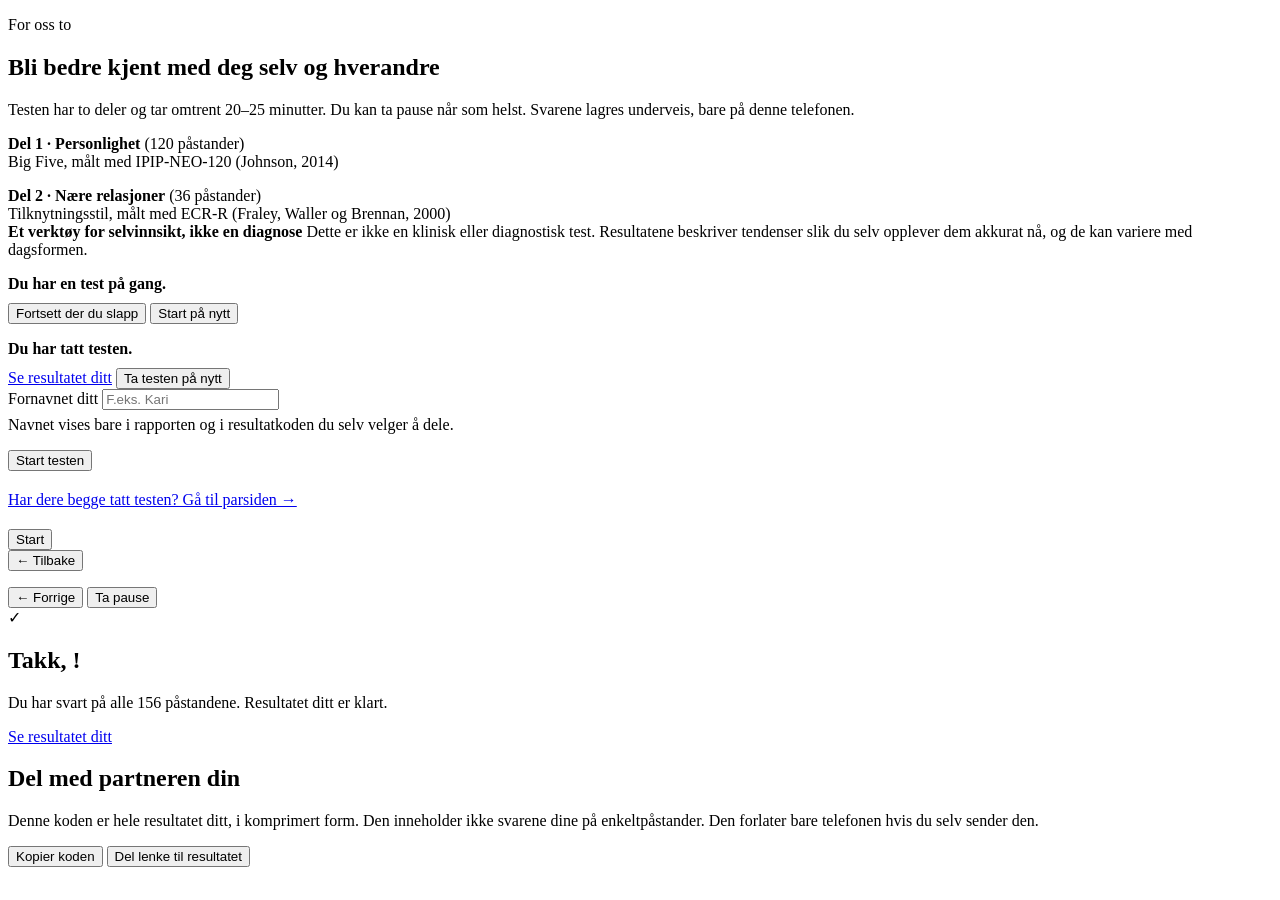
==== index.html @ 1c96e444 "første versjon" ====
<!doctype html>
<html lang="no">
<head>
  <meta charset="utf-8">
  <meta name="robots" content="noindex, nofollow">
  <meta name="viewport" content="width=device-width, initial-scale=1, viewport-fit=cover">
  <meta name="theme-color" content="#f6f3ee">
  <title>Personlighetstest</title>
  <link rel="stylesheet" href="css/stil.css">
</head>
<body>
<main class="side" id="app">

  <!-- 1. Forside -->
  <section id="vis-start">
    <p class="svak liten">For oss to</p>
    <h1>Bli bedre kjent med deg selv og hverandre</h1>
    <p>Testen har to deler og tar omtrent 20–25 minutter. Du kan ta pause når som helst. Svarene lagres underveis, bare på denne telefonen.</p>

    <div class="kort">
      <p><strong>Del 1 · Personlighet</strong> <span class="svak">(120 påstander)</span><br>
      <span class="svak liten">Big Five, målt med IPIP-NEO-120 (Johnson, 2014)</span></p>
      <p style="margin:0"><strong>Del 2 · Nære relasjoner</strong> <span class="svak">(36 påstander)</span><br>
      <span class="svak liten">Tilknytningsstil, målt med ECR-R (Fraley, Waller og Brennan, 2000)</span></p>
    </div>

    <div class="forbehold">
      <strong>Et verktøy for selvinnsikt, ikke en diagnose</strong>
      Dette er ikke en klinisk eller diagnostisk test. Resultatene beskriver tendenser slik du selv opplever dem akkurat nå, og de kan variere med dagsformen.
    </div>

    <div id="fortsett-boks" class="kort skjult">
      <p style="margin-bottom:10px"><strong>Du har en test på gang.</strong><br><span class="svak" id="fortsett-tekst"></span></p>
      <div class="knapper">
        <button class="knapp" id="knapp-fortsett">Fortsett der du slapp</button>
        <button class="knapp sekundar" id="knapp-start-pa-nytt">Start på nytt</button>
      </div>
    </div>

    <div id="ferdig-boks" class="kort skjult">
      <p style="margin-bottom:10px"><strong>Du har tatt testen.</strong></p>
      <div class="knapper">
        <a class="knapp" id="lenke-se-resultat" href="resultat.html">Se resultatet ditt</a>
        <button class="knapp sekundar" id="knapp-ta-pa-nytt">Ta testen på nytt</button>
      </div>
    </div>

    <div id="ny-boks">
      <label for="navn">Fornavnet ditt</label>
      <input type="text" id="navn" autocomplete="given-name" maxlength="30" placeholder="F.eks. Kari">
      <p class="svak liten" style="margin-top:6px">Navnet vises bare i rapporten og i resultatkoden du selv velger å dele.</p>
      <div class="knapper">
        <button class="knapp" id="knapp-start">Start testen</button>
      </div>
    </div>

    <p class="sentrert liten" style="margin-top:20px"><a href="par.html">Har dere begge tatt testen? Gå til parsiden →</a></p>
    <p class="sentrert liten svak" id="demo-lenker"></p>
  </section>

  <!-- 2. Innledning til en del -->
  <section id="vis-intro" class="skjult">
    <div class="fremdrift"><div class="fremdrift-spor"><div class="fremdrift-fyll" id="intro-fyll"></div></div></div>
    <p class="svak liten" id="intro-del"></p>
    <h1 id="intro-tittel"></h1>
    <div class="kort"><p id="intro-instruks" style="margin:0"></p></div>
    <div class="knapper"><button class="knapp" id="knapp-intro-videre">Start</button></div>
    <div class="navigasjon"><button class="knapp lenke" id="knapp-intro-tilbake">← Tilbake</button><span></span></div>
  </section>

  <!-- 3. Én påstand om gangen -->
  <section id="vis-sporsmal" class="skjult">
    <div class="fremdrift">
      <div class="fremdrift-tekst"><span id="fremdrift-del"></span><span id="fremdrift-tall"></span></div>
      <div class="fremdrift-spor"><div class="fremdrift-fyll" id="fremdrift-fyll"></div></div>
    </div>
    <p class="pastand" id="pastand" aria-live="polite"></p>
    <div id="svarvalg"></div>
    <div class="navigasjon">
      <button class="knapp lenke" id="knapp-tilbake">← Forrige</button>
      <button class="knapp lenke" id="knapp-pause">Ta pause</button>
    </div>
  </section>

  <!-- 4. Ferdig -->
  <section id="vis-ferdig" class="skjult">
    <div class="sentrert"><div class="ikon-stor" aria-hidden="true">✓</div><h1>Takk, <span id="ferdig-navn"></span>!</h1></div>
    <p>Du har svart på alle 156 påstandene. Resultatet ditt er klart.</p>
    <div class="knapper"><a class="knapp" id="lenke-resultat" href="resultat.html">Se resultatet ditt</a></div>

    <h2>Del med partneren din</h2>
    <p class="svak">Denne koden er hele resultatet ditt, i komprimert form. Den inneholder ikke svarene dine på enkeltpåstander. Den forlater bare telefonen hvis du selv sender den.</p>
    <p class="kode" id="resultatkode"></p>
    <div class="knapper">
      <button class="knapp sekundar" id="knapp-kopier-kode">Kopier koden</button>
      <button class="knapp sekundar" id="knapp-del-lenke">Del lenke til resultatet</button>
    </div>
    <p class="svak liten" id="kopier-melding" aria-live="polite"></p>
  </section>

  <noscript><p>Denne siden trenger JavaScript.</p></noscript>
</main>

<script src="data/ipip-neo-120.js"></script>
<script src="data/ecr-r.js"></script>
<script src="js/skaring.js"></script>
<script src="js/kode.js"></script>
<script src="js/lagring.js"></script>
<script src="js/del.js"></script>
<script src="js/testdata.js"></script>
<script src="js/testflyt.js"></script>
</body>
</html>
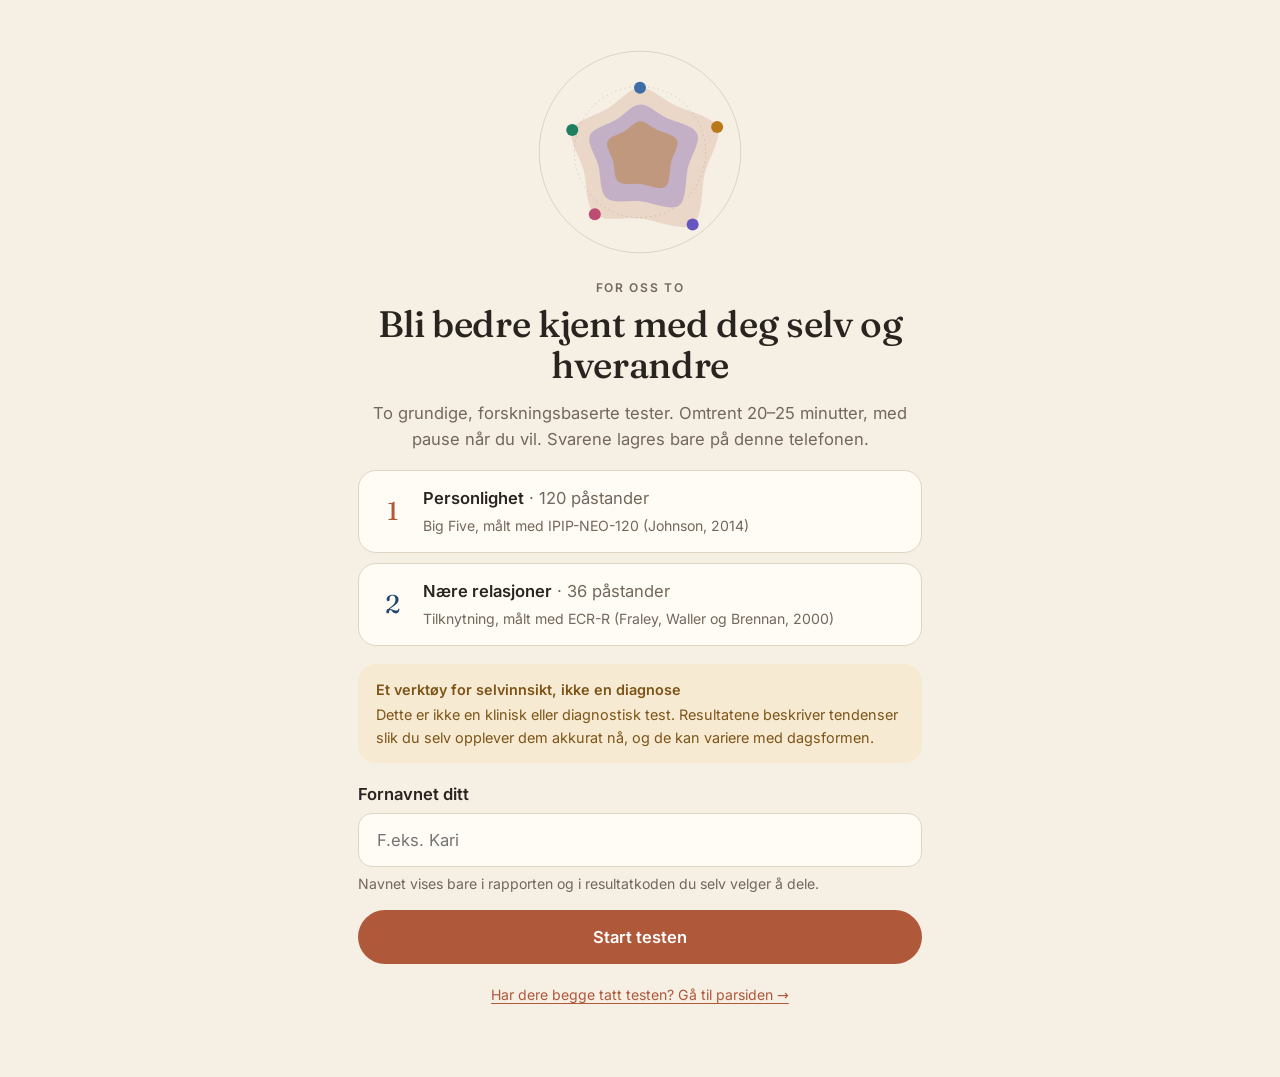
==== commit 94d9c797: "designendring" ====
--- a/index.html
+++ b/index.html
@@ -13,15 +13,16 @@
 
   <!-- 1. Forside -->
   <section id="vis-start">
-    <p class="svak liten">For oss to</p>
-    <h1>Bli bedre kjent med deg selv og hverandre</h1>
-    <p>Testen har to deler og tar omtrent 20–25 minutter. Du kan ta pause når som helst. Svarene lagres underveis, bare på denne telefonen.</p>
+    <div class="hero-figur" id="forside-figur" aria-hidden="true"></div>
+    <p class="overlinje sentrert">For oss to</p>
+    <h1 class="sentrert" style="font-size:2.3rem">Bli bedre kjent med deg selv og hverandre</h1>
+    <p class="sentrert svak">To grundige, forskningsbaserte tester. Omtrent 20–25 minutter, med pause når du vil. Svarene lagres bare på denne telefonen.</p>
 
-    <div class="kort">
-      <p><strong>Del 1 · Personlighet</strong> <span class="svak">(120 påstander)</span><br>
-      <span class="svak liten">Big Five, målt med IPIP-NEO-120 (Johnson, 2014)</span></p>
-      <p style="margin:0"><strong>Del 2 · Nære relasjoner</strong> <span class="svak">(36 påstander)</span><br>
-      <span class="svak liten">Tilknytningsstil, målt med ECR-R (Fraley, Waller og Brennan, 2000)</span></p>
+    <div class="deler">
+      <div class="del-kort"><span class="del-nr">1</span><p><strong>Personlighet</strong> <span class="svak">· 120 påstander</span><br>
+      <span class="svak liten">Big Five, målt med IPIP-NEO-120 (Johnson, 2014)</span></p></div>
+      <div class="del-kort"><span class="del-nr" style="color:var(--serie-1)">2</span><p><strong>Nære relasjoner</strong> <span class="svak">· 36 påstander</span><br>
+      <span class="svak liten">Tilknytning, målt med ECR-R (Fraley, Waller og Brennan, 2000)</span></p></div>
     </div>
 
     <div class="forbehold">
@@ -61,9 +62,10 @@
   <!-- 2. Innledning til en del -->
   <section id="vis-intro" class="skjult">
     <div class="fremdrift"><div class="fremdrift-spor"><div class="fremdrift-fyll" id="intro-fyll"></div></div></div>
-    <p class="svak liten" id="intro-del"></p>
+    <p class="intro-tall" id="intro-tall" aria-hidden="true"></p>
+    <p class="overlinje" id="intro-del"></p>
     <h1 id="intro-tittel"></h1>
-    <div class="kort"><p id="intro-instruks" style="margin:0"></p></div>
+    <p id="intro-instruks" class="svak" style="font-size:1.05rem"></p>
     <div class="knapper"><button class="knapp" id="knapp-intro-videre">Start</button></div>
     <div class="navigasjon"><button class="knapp lenke" id="knapp-intro-tilbake">← Tilbake</button><span></span></div>
   </section>
@@ -73,6 +75,7 @@
     <div class="fremdrift">
       <div class="fremdrift-tekst"><span id="fremdrift-del"></span><span id="fremdrift-tall"></span></div>
       <div class="fremdrift-spor"><div class="fremdrift-fyll" id="fremdrift-fyll"></div></div>
+      <p class="oppmuntring" id="oppmuntring" aria-live="polite"></p>
     </div>
     <p class="pastand" id="pastand" aria-live="polite"></p>
     <div id="svarvalg"></div>
@@ -84,7 +87,8 @@
 
   <!-- 4. Ferdig -->
   <section id="vis-ferdig" class="skjult">
-    <div class="sentrert"><div class="ikon-stor" aria-hidden="true">✓</div><h1>Takk, <span id="ferdig-navn"></span>!</h1></div>
+    <div class="hero-figur" id="ferdig-figur" aria-hidden="true"></div>
+    <div class="sentrert"><p class="overlinje">Ferdig</p><h1>Takk, <span id="ferdig-navn"></span>!</h1></div>
     <p>Du har svart på alle 156 påstandene. Resultatet ditt er klart.</p>
     <div class="knapper"><a class="knapp" id="lenke-resultat" href="resultat.html">Se resultatet ditt</a></div>
 
@@ -108,6 +112,7 @@
 <script src="js/lagring.js"></script>
 <script src="js/del.js"></script>
 <script src="js/testdata.js"></script>
+<script src="js/diagrammer.js"></script>
 <script src="js/testflyt.js"></script>
 </body>
 </html>
--- a/css/stil.css
+++ b/css/stil.css
@@ -0,0 +1,298 @@
+/* stil.css – felles utseende for alle sidene.
+   Retning: «magasin» (varmt papir, serif-overskrifter, luft) + farge per trekk og et personlig fingeravtrykk.
+   Alle farger er samlet øverst som variabler. Mørk modus slår seg på automatisk. */
+
+/* ---------- Skrifter (lagret i prosjektet, lisens: SIL OFL, se fonts/) ---------- */
+@font-face { font-family: "Fraunces"; src: url("../fonts/fraunces-400.woff2") format("woff2"); font-weight: 400; font-style: normal; font-display: swap; }
+@font-face { font-family: "Fraunces"; src: url("../fonts/fraunces-500.woff2") format("woff2"); font-weight: 500 700; font-style: normal; font-display: swap; }
+@font-face { font-family: "Fraunces"; src: url("../fonts/fraunces-400-italic.woff2") format("woff2"); font-weight: 400; font-style: italic; font-display: swap; }
+@font-face { font-family: "Inter"; src: url("../fonts/inter-400.woff2") format("woff2"); font-weight: 400; font-display: swap; }
+@font-face { font-family: "Inter"; src: url("../fonts/inter-500.woff2") format("woff2"); font-weight: 500; font-display: swap; }
+@font-face { font-family: "Inter"; src: url("../fonts/inter-600.woff2") format("woff2"); font-weight: 600 700; font-display: swap; }
+
+:root {
+  --serif: "Fraunces", Georgia, "Times New Roman", serif;
+  --sans: "Inter", system-ui, -apple-system, "Segoe UI", Roboto, sans-serif;
+
+  --bakgrunn: #f5efe4;
+  --flate: #fffcf6;
+  --flate-2: #ebe2d3;
+  --tekst: #2a2420;
+  --tekst-svak: #74675b;
+  --linje: #e0d5c3;
+  --aksent: #b0583a;            /* leire */
+  --aksent-tekst: #ffffff;
+  --aksent-svak: #f3e2d7;
+  --varsel: #7d5418;
+  --varsel-bg: #f6ead2;
+  --radius: 18px;
+
+  /* Én farge per trekk */
+  --t-N: #3f6ea6; --t-N-svak: #e2eaf4;
+  --t-E: #b9781a; --t-E-svak: #f6e8cf;
+  --t-O: #6656c0; --t-O-svak: #e9e6f8;
+  --t-A: #bd4c74; --t-A-svak: #f7e3ea;
+  --t-C: #1e7e60; --t-C-svak: #dcefe6;
+  --t-tk: #8a5a3c; --t-tk-svak: #f1e4da;
+
+  /* To personer i parrapporten */
+  --serie-0: #b0583a;
+  --serie-1: #24456b;
+
+  --felt-trygg: rgba(30, 126, 96, .10);
+  --felt-annet: rgba(120, 100, 80, .05);
+  --nivaa-hoy: #e7ddd0; --nivaa-hoy-tekst: #4a3d33;
+  --nivaa-lav: #e7ddd0; --nivaa-lav-tekst: #4a3d33;
+  --nivaa-midt: #e7ddd0; --nivaa-midt-tekst: #4a3d33;
+}
+
+@media (prefers-color-scheme: dark) {
+  :root:not([data-theme="light"]) {
+    --bakgrunn: #1b1815; --flate: #25211d; --flate-2: #332d28; --tekst: #f0e9de; --tekst-svak: #ada092;
+    --linje: #3d3630; --aksent: #e3906d; --aksent-tekst: #1b1815; --aksent-svak: #3d2a21;
+    --varsel: #e8c486; --varsel-bg: #352a19;
+    --t-N: #86ace0; --t-N-svak: #222f3e; --t-E: #e3b25e; --t-E-svak: #3a2e19;
+    --t-O: #aba0f2; --t-O-svak: #2b2742; --t-A: #e88fb0; --t-A-svak: #3c2430;
+    --t-C: #64c7a1; --t-C-svak: #1c372d; --t-tk: #d9a07c; --t-tk-svak: #3a2a20;
+    --serie-0: #e3906d; --serie-1: #8fb3e0;
+    --felt-trygg: rgba(100, 199, 161, .12); --felt-annet: rgba(255, 255, 255, .03);
+    --nivaa-hoy: #3a332d; --nivaa-hoy-tekst: #e2d8cb; --nivaa-lav: #3a332d; --nivaa-lav-tekst: #e2d8cb;
+    --nivaa-midt: #3a332d; --nivaa-midt-tekst: #e2d8cb;
+  }
+}
+:root[data-theme="dark"] {
+  --bakgrunn: #1b1815; --flate: #25211d; --flate-2: #332d28; --tekst: #f0e9de; --tekst-svak: #ada092;
+  --linje: #3d3630; --aksent: #e3906d; --aksent-tekst: #1b1815; --aksent-svak: #3d2a21;
+  --varsel: #e8c486; --varsel-bg: #352a19;
+  --t-N: #86ace0; --t-N-svak: #222f3e; --t-E: #e3b25e; --t-E-svak: #3a2e19;
+  --t-O: #aba0f2; --t-O-svak: #2b2742; --t-A: #e88fb0; --t-A-svak: #3c2430;
+  --t-C: #64c7a1; --t-C-svak: #1c372d; --t-tk: #d9a07c; --t-tk-svak: #3a2a20;
+  --serie-0: #e3906d; --serie-1: #8fb3e0;
+  --felt-trygg: rgba(100, 199, 161, .12); --felt-annet: rgba(255, 255, 255, .03);
+  --nivaa-hoy: #3a332d; --nivaa-hoy-tekst: #e2d8cb; --nivaa-lav: #3a332d; --nivaa-lav-tekst: #e2d8cb;
+  --nivaa-midt: #3a332d; --nivaa-midt-tekst: #e2d8cb;
+}
+
+/* Trekkfargen velges med en klasse: .t-N, .t-E … */
+.t-N { --t: var(--t-N); --t-svak: var(--t-N-svak); }
+.t-E { --t: var(--t-E); --t-svak: var(--t-E-svak); }
+.t-O { --t: var(--t-O); --t-svak: var(--t-O-svak); }
+.t-A { --t: var(--t-A); --t-svak: var(--t-A-svak); }
+.t-C { --t: var(--t-C); --t-svak: var(--t-C-svak); }
+.t-tk { --t: var(--t-tk); --t-svak: var(--t-tk-svak); }
+
+/* ---------- Grunnlag ---------- */
+* { box-sizing: border-box; }
+html { -webkit-text-size-adjust: 100%; }
+body {
+  margin: 0; background: var(--bakgrunn); color: var(--tekst);
+  font-family: var(--sans); font-size: 16.5px; line-height: 1.6;
+  -webkit-font-smoothing: antialiased;
+}
+.side { max-width: 600px; margin: 0 auto; padding: 28px 18px 56px; min-height: 100vh; min-height: 100dvh; display: flex; flex-direction: column; }
+h1, h2, h3 { font-family: var(--serif); font-weight: 500; letter-spacing: -.01em; }
+h1 { font-size: 2.1rem; line-height: 1.12; margin: 6px 0 14px; }
+h2 { font-size: 1.45rem; line-height: 1.2; margin: 28px 0 10px; }
+h3 { font-size: 1.1rem; margin: 18px 0 6px; }
+p { margin: 0 0 14px; }
+.svak { color: var(--tekst-svak); }
+.liten { font-size: .88rem; }
+a { color: var(--aksent); text-underline-offset: 3px; }
+em { font-style: italic; }
+
+.overlinje { font-size: .75rem; font-weight: 600; letter-spacing: .14em; text-transform: uppercase; color: var(--tekst-svak); margin: 0 0 6px; }
+.kapittel { display: flex; align-items: baseline; gap: 12px; margin: 44px 0 14px; padding-top: 18px; border-top: 1px solid var(--linje); }
+.kapittel-nr { font-family: var(--serif); font-size: .95rem; color: var(--aksent); }
+.kapittel h2 { margin: 0; }
+
+.kort { background: var(--flate); border: 1px solid var(--linje); border-radius: var(--radius); padding: 20px; margin-bottom: 16px; }
+.kort.uthevet { background: var(--aksent-svak); border-color: transparent; }
+.kort.uthevet p:last-child { margin-bottom: 0; }
+.kort-tittel { margin: 0 0 8px; }
+.forbehold { background: var(--varsel-bg); color: var(--varsel); border-radius: var(--radius); padding: 14px 18px; font-size: .9rem; margin: 18px 0; }
+.forbehold strong { display: block; margin-bottom: 2px; }
+
+.sitat { font-family: var(--serif); font-style: italic; font-size: 1.3rem; line-height: 1.45; margin: 18px 0; padding-left: 16px; border-left: 3px solid var(--aksent); }
+
+/* ---------- Knapper og skjema ---------- */
+.knapp {
+  display: inline-flex; align-items: center; justify-content: center; gap: 8px;
+  width: 100%; min-height: 54px; padding: 12px 22px; border-radius: 999px; border: 1px solid transparent;
+  background: var(--aksent); color: var(--aksent-tekst); font: inherit; font-weight: 600;
+  cursor: pointer; text-decoration: none; transition: transform .08s ease, opacity .15s ease, background .15s ease;
+}
+.knapp:active { transform: scale(.98); }
+.knapp.sekundar { background: transparent; color: var(--tekst); border-color: var(--linje); }
+.knapp.lenke { background: none; border: none; color: var(--tekst-svak); min-height: 44px; width: auto; padding: 8px 4px; font-weight: 500; }
+.knapper { display: grid; gap: 10px; margin-top: 10px; }
+input[type="text"] {
+  width: 100%; min-height: 54px; padding: 12px 18px; font: inherit; border-radius: 14px;
+  border: 1px solid var(--linje); background: var(--flate); color: var(--tekst);
+}
+input[type="text"]:focus, .knapp:focus-visible, .svar:focus-visible, summary:focus-visible { outline: 3px solid var(--aksent-svak); outline-offset: 2px; }
+label { display: block; font-weight: 600; margin-bottom: 6px; }
+.feilmelding { color: #b4442f; font-size: .88rem; margin: 6px 0 0; }
+.feilmelding:empty { display: none; }
+
+/* ---------- Forside ---------- */
+.hero-figur { display: flex; justify-content: center; margin: 4px 0 6px; }
+.hero-figur svg { width: min(240px, 70vw); height: auto; }
+.deler { display: grid; gap: 10px; margin: 18px 0; }
+.del-kort { display: grid; grid-template-columns: auto 1fr; gap: 14px; align-items: center; padding: 14px 16px; background: var(--flate); border: 1px solid var(--linje); border-radius: var(--radius); }
+.del-nr { font-family: var(--serif); font-size: 1.6rem; color: var(--aksent); width: 2ch; text-align: center; }
+.del-kort p { margin: 0; }
+
+/* ---------- Testflyt ---------- */
+.fremdrift { margin-bottom: 14px; }
+.fremdrift-tekst { display: flex; justify-content: space-between; font-size: .8rem; color: var(--tekst-svak); margin-bottom: 8px; letter-spacing: .02em; }
+.fremdrift-spor { height: 4px; background: var(--flate-2); border-radius: 99px; overflow: hidden; }
+.fremdrift-fyll { height: 100%; background: var(--del-farge, var(--aksent)); border-radius: 99px; transition: width .35s ease; }
+.del-2 { --del-farge: var(--serie-1); }
+.oppmuntring { min-height: 1.4em; font-family: var(--serif); font-style: italic; color: var(--aksent); font-size: .98rem; margin: 6px 0 0; transition: opacity .3s ease; }
+.pastand { font-family: var(--serif); font-size: 1.65rem; line-height: 1.3; font-weight: 400; margin: 18px 0 28px; min-height: 4em; display: flex; align-items: center; }
+.inn { animation: inn .32s ease both; }
+@keyframes inn { from { opacity: 0; transform: translateY(8px); } to { opacity: 1; transform: none; } }
+@media (prefers-reduced-motion: reduce) { .inn { animation: none; } }
+.svarliste { display: grid; gap: 9px; }
+.svar {
+  min-height: 54px; padding: 12px 18px; width: 100%; text-align: left; border-radius: 14px;
+  border: 1px solid var(--linje); background: var(--flate); color: var(--tekst); font: inherit; cursor: pointer;
+  transition: background .12s ease, border-color .12s ease, transform .08s ease;
+}
+.svar:hover { border-color: var(--aksent); }
+.svar:active { transform: scale(.985); }
+.svar.valgt { background: var(--aksent); border-color: var(--aksent); color: var(--aksent-tekst); font-weight: 600; }
+.del-2 .svar.valgt { background: var(--serie-1); border-color: var(--serie-1); color: var(--flate); }
+.skala7 { display: grid; grid-template-columns: repeat(7, 1fr); gap: 6px; }
+.skala7 .svar { text-align: center; padding: 10px 0; font-weight: 600; min-height: 56px; border-radius: 12px; }
+.skala7-ankere { display: flex; justify-content: space-between; font-size: .82rem; color: var(--tekst-svak); margin-top: 10px; }
+.navigasjon { display: flex; justify-content: space-between; align-items: center; margin-top: auto; padding-top: 24px; }
+.intro-tall { font-family: var(--serif); font-size: 4.5rem; line-height: 1; color: var(--del-farge, var(--aksent)); margin: 10px 0 0; }
+
+.kode { font-family: ui-monospace, "Cascadia Mono", Consolas, monospace; font-size: .92rem; word-break: break-all; background: var(--flate-2); padding: 14px; border-radius: 12px; user-select: all; }
+.skjult { display: none !important; }
+.sentrert { text-align: center; }
+
+/* ---------- Rapport: topp ---------- */
+.rapport { display: block; }
+.rapport-topp { text-align: center; margin-bottom: 8px; }
+.rapport-topp .hero-figur svg { width: min(280px, 78vw); }
+.arketype { font-family: var(--serif); font-size: 2.3rem; line-height: 1.08; margin: 4px 0 12px; }
+.rapport-topp .ingress { font-size: 1.05rem; color: var(--tekst-svak); max-width: 34em; margin: 0 auto; }
+.notteskall { margin: 0 0 12px; padding-left: 1.2em; }
+.notteskall li { margin-bottom: 6px; }
+.portrett-del h3 { font-family: var(--sans); font-size: .78rem; font-weight: 600; letter-spacing: .12em; text-transform: uppercase; color: var(--tekst-svak); margin: 22px 0 6px; }
+.portrett-del p { font-size: 1.02rem; }
+
+/* ---------- Skala med ord i begge ender ---------- */
+.spektrum { margin: 6px 0 2px; }
+.spektrum-poler { display: flex; justify-content: space-between; gap: 10px; font-size: .8rem; color: var(--tekst-svak); margin-bottom: 7px; }
+.spektrum-poler span:last-child { text-align: right; }
+.spektrum-spor { position: relative; height: 6px; border-radius: 99px; background: var(--flate-2); }
+.spektrum-fyll { position: absolute; left: 0; top: 0; bottom: 0; border-radius: 99px; background: var(--t, var(--aksent)); opacity: .35; }
+.spektrum-midt { position: absolute; left: 50%; top: -3px; bottom: -3px; width: 1px; background: var(--tekst-svak); opacity: .35; }
+.spektrum-merke { position: absolute; top: 50%; width: 16px; height: 16px; margin: -8px 0 0 -8px; border-radius: 50%; background: var(--t, var(--aksent)); box-shadow: 0 0 0 3px var(--flate); }
+.spektrum-merke.serie-0 { background: var(--serie-0); }
+.spektrum-merke.serie-1 { background: var(--serie-1); }
+.spektrum.stor .spektrum-spor { height: 8px; }
+.spektrum.stor .spektrum-merke { width: 20px; height: 20px; margin: -10px 0 0 -10px; }
+.spektrum.stor .spektrum-poler { font-size: .9rem; color: var(--tekst); font-weight: 500; }
+
+/* ---------- De fem trekkene ---------- */
+.trekk-oversikt { display: grid; gap: 18px; margin: 8px 0 10px; }
+.trekk-oversikt a { color: inherit; text-decoration: none; display: block; }
+.trekk-oversikt .navn { display: flex; justify-content: space-between; align-items: baseline; margin-bottom: 4px; }
+.trekk-oversikt .navn strong { font-family: var(--serif); font-weight: 500; font-size: 1.12rem; color: var(--t); }
+.trekk-oversikt .navn span { font-size: .85rem; color: var(--tekst-svak); font-variant-numeric: tabular-nums; }
+
+.trekk { margin: 26px 0; padding: 22px 20px; background: var(--flate); border-radius: var(--radius); border: 1px solid var(--linje); border-top: 5px solid var(--t); }
+.trekk-hode { display: flex; justify-content: space-between; align-items: flex-start; gap: 12px; margin-bottom: 12px; }
+.trekk-hode h2, .trekk-hode h3 { margin: 0; }
+.trekk-hode .undertittel { font-size: .85rem; color: var(--tekst-svak); margin: 2px 0 0; }
+.trekk-skaar { text-align: right; white-space: nowrap; }
+.stort-tall { font-family: var(--serif); font-size: 2.3rem; line-height: 1; color: var(--t, var(--tekst)); }
+.merkelapp { display: inline-block; font-size: .72rem; font-weight: 600; letter-spacing: .04em; padding: 3px 10px; border-radius: 99px; margin-top: 6px; background: var(--t-svak, var(--flate-2)); color: var(--t, var(--tekst)); }
+.to-kolonner { display: grid; gap: 4px 20px; margin-top: 8px; }
+.to-kolonner h3 { font-family: var(--sans); font-size: .78rem; font-weight: 600; letter-spacing: .1em; text-transform: uppercase; color: var(--t, var(--tekst-svak)); margin: 12px 0 4px; }
+.to-kolonner p { margin-bottom: 6px; }
+@media (min-width: 540px) { .to-kolonner { grid-template-columns: 1fr 1fr; } }
+
+.fasett-tittel { font-family: var(--sans); font-size: .78rem; font-weight: 600; letter-spacing: .12em; text-transform: uppercase; color: var(--tekst-svak); margin: 22px 0 4px; }
+.fasetter { display: grid; }
+.fasett { border-bottom: 1px solid var(--linje); }
+.fasett:last-child { border-bottom: none; }
+.fasett summary { list-style: none; cursor: pointer; padding: 12px 0 10px; }
+.fasett summary::-webkit-details-marker { display: none; }
+.fasett-rad { display: flex; justify-content: space-between; align-items: baseline; gap: 10px; margin-bottom: 2px; }
+.fasett-navn { font-weight: 500; }
+.fasett-tall { font-size: .85rem; color: var(--tekst-svak); font-variant-numeric: tabular-nums; white-space: nowrap; }
+.fasett-tall::after { content: "  +"; color: var(--t, var(--aksent)); font-weight: 600; }
+.fasett[open] .fasett-tall::after { content: "  –"; }
+.fasett > p { margin: 0 0 12px; }
+
+/* ---------- SVG-diagrammer ---------- */
+.radar, .tilknytning { width: 100%; height: auto; display: block; }
+.tilknytning { max-width: 440px; margin: 0 auto; }
+.diagram-kort { padding: 14px 10px; }
+.rutenett { fill: none; stroke: var(--linje); stroke-width: 1; }
+.rutenett.midt { stroke: var(--tekst-svak); stroke-opacity: .35; stroke-dasharray: 3 3; }
+.akse { fill: var(--tekst); font-family: var(--sans); font-size: 14px; font-weight: 600; }
+.akse.t-N, .akse.t-E, .akse.t-O, .akse.t-A, .akse.t-C { fill: var(--t); }
+.akse-verdi { fill: var(--tekst-svak); font-weight: 500; }
+.akse-tall { fill: var(--tekst-svak); font-size: 10px; font-family: var(--sans); }
+.flate { stroke-width: 2.2; stroke-linejoin: round; }
+.flate.serie-0 { fill: var(--serie-0); fill-opacity: .16; stroke: var(--serie-0); }
+.flate.serie-1 { fill: var(--serie-1); fill-opacity: .16; stroke: var(--serie-1); }
+.prikk.serie-0, .punkt.serie-0 { fill: var(--serie-0); }
+.prikk.serie-1, .punkt.serie-1 { fill: var(--serie-1); }
+.prikk.t-N, .prikk.t-E, .prikk.t-O, .prikk.t-A, .prikk.t-C { fill: var(--t); }
+.punkt { stroke: var(--flate); stroke-width: 2.5; }
+.punkt-glorie { fill-opacity: .18; }
+.punkt-glorie.serie-0 { fill: var(--serie-0); }
+.punkt-glorie.serie-1 { fill: var(--serie-1); }
+.punkt-navn { font-family: var(--sans); font-size: 13px; font-weight: 700; paint-order: stroke; stroke: var(--flate); stroke-width: 4px; }
+.punkt-navn.serie-0 { fill: var(--serie-0); }
+.punkt-navn.serie-1 { fill: var(--serie-1); }
+.felt { fill: var(--felt-annet); }
+.felt-trygg { fill: var(--felt-trygg); }
+.felt-navn { fill: var(--tekst-svak); font-family: var(--sans); font-size: 10.5px; font-weight: 600; letter-spacing: .08em; text-transform: uppercase; }
+.skille { stroke: var(--tekst-svak); stroke-opacity: .5; stroke-dasharray: 4 3; }
+.ramme { fill: none; stroke: var(--linje); }
+
+/* Fingeravtrykk */
+.avtrykk-lag.serie-0 { fill: var(--serie-0); }
+.avtrykk-lag.serie-1 { fill: var(--serie-1); }
+.avtrykk-lag.t-N, .avtrykk-lag.t-E, .avtrykk-lag.t-O, .avtrykk-lag.t-A, .avtrykk-lag.t-C { fill: var(--t); }
+.avtrykk-prikk.t-N, .avtrykk-prikk.t-E, .avtrykk-prikk.t-O, .avtrykk-prikk.t-A, .avtrykk-prikk.t-C { fill: var(--t); }
+.avtrykk-strek { fill: none; stroke: var(--tekst); stroke-opacity: .18; stroke-width: 1; }
+
+/* ---------- Diverse ---------- */
+.kilder { margin-top: 36px; border-top: 1px solid var(--linje); padding-top: 14px; }
+.forklaring-farger { display: flex; gap: 18px; flex-wrap: wrap; font-size: .92rem; margin: 6px 0 12px; }
+.diagram-kort .forklaring-farger, .rapport-topp .forklaring-farger { justify-content: center; }
+.farge-prikk { display: inline-block; width: 11px; height: 11px; border-radius: 50%; margin-right: 7px; vertical-align: middle; }
+.farge-prikk.serie-0 { background: var(--serie-0); }
+.farge-prikk.serie-1 { background: var(--serie-1); }
+
+/* Parrapport */
+.par-rad { padding: 12px 0; }
+.par-rad + .par-rad { border-top: 1px solid var(--linje); }
+.par-rad-hode { display: flex; justify-content: space-between; gap: 10px; margin-bottom: 4px; }
+.par-tall { font-variant-numeric: tabular-nums; font-weight: 600; white-space: nowrap; font-size: .88rem; }
+.tall-serie-0 { color: var(--serie-0); }
+.tall-serie-1 { color: var(--serie-1); }
+.par-forklaring { margin: 6px 0 12px; }
+.par-gruppe { padding: 14px 18px; border-top: 5px solid var(--t, var(--linje)); }
+.par-gruppe summary { cursor: pointer; list-style: none; display: flex; justify-content: space-between; align-items: center; }
+.par-gruppe summary::-webkit-details-marker { display: none; }
+.par-gruppe summary h3 { margin: 0; color: var(--t); }
+.par-gruppe[open] summary { margin-bottom: 6px; }
+.forskning, .sporsmal { margin: 0; padding-left: 1.3em; }
+.forskning li, .sporsmal li { margin-bottom: 12px; }
+.forskning li:last-child, .sporsmal li:last-child { margin-bottom: 0; }
+.sporsmal li { font-family: var(--serif); font-size: 1.08rem; line-height: 1.45; }
+.sporsmal li::marker { color: var(--aksent); }
+.claude-forhand { margin-top: 12px; }
+.claude-forhand summary { cursor: pointer; color: var(--tekst-svak); }
+.claude-forhand textarea { width: 100%; margin-top: 8px; font: .8rem/1.4 ui-monospace, Consolas, monospace; padding: 10px; border-radius: 12px; border: 1px solid var(--linje); background: var(--flate-2); color: var(--tekst); }
+.portrett-del .scene h3 { font-family: var(--serif); font-size: 1.25rem; font-weight: 500; text-transform: none; letter-spacing: -.01em; margin: 24px 0 6px; color: var(--t, var(--tekst)); }
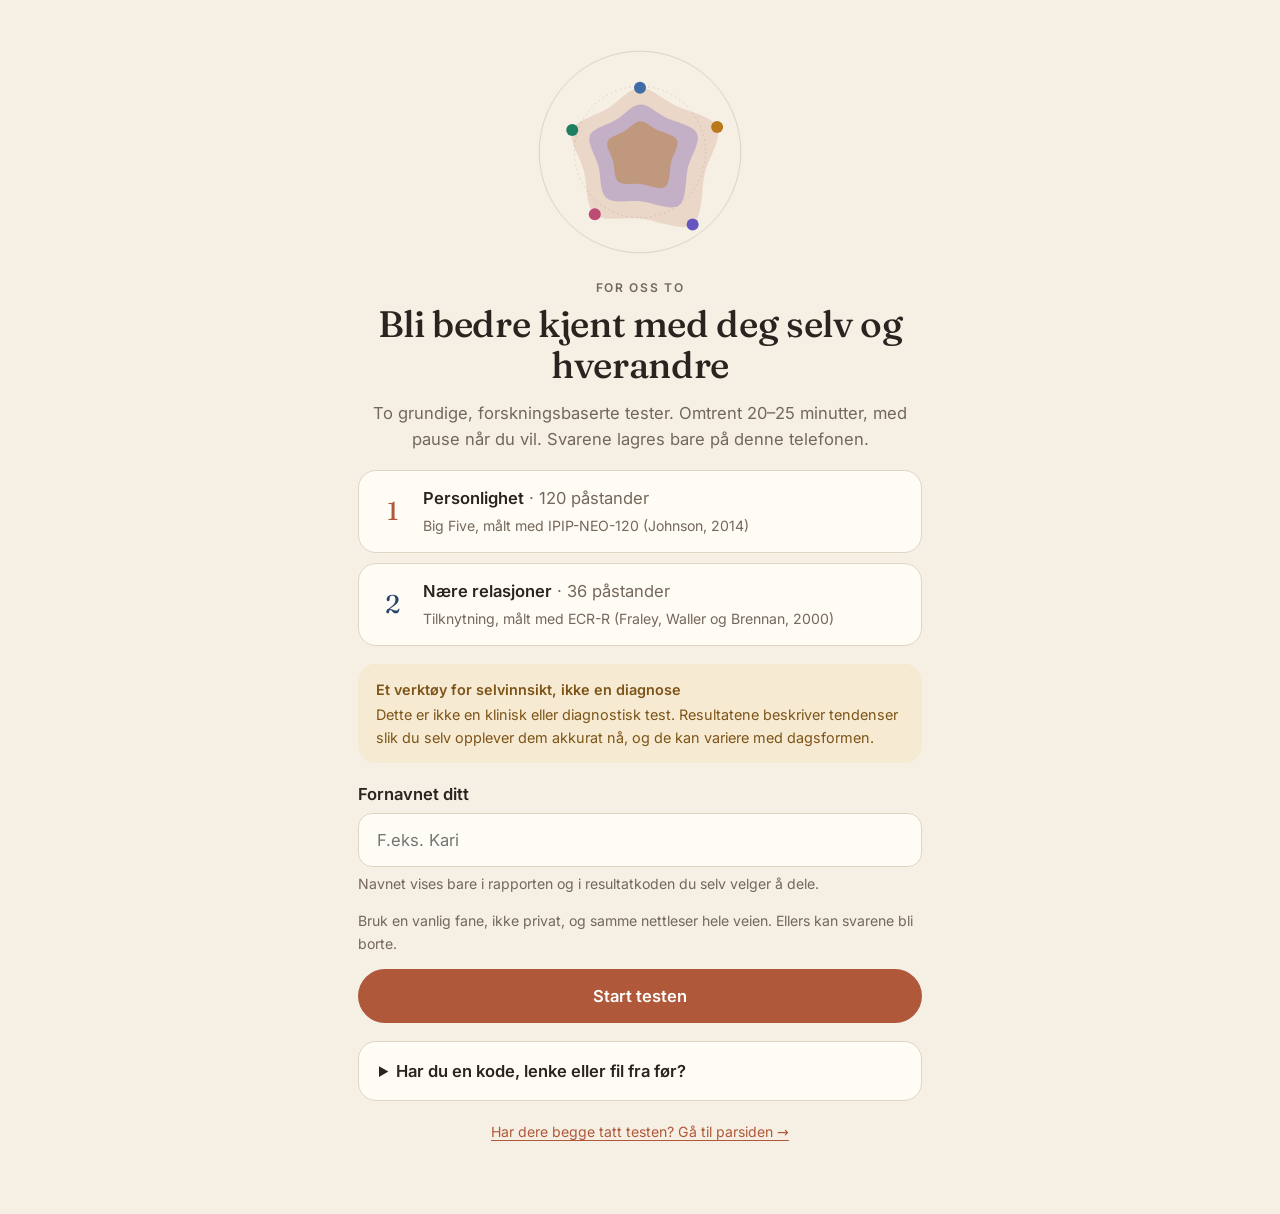
==== commit 05acd3b5: "Forbedret lagring" ====
--- a/index.html
+++ b/index.html
@@ -6,10 +6,16 @@
   <meta name="viewport" content="width=device-width, initial-scale=1, viewport-fit=cover">
   <meta name="theme-color" content="#f6f3ee">
   <title>Personlighetstest</title>
-  <link rel="stylesheet" href="css/stil.css">
+  <link rel="stylesheet" href="css/stil.css?v=2">
 </head>
 <body>
 <main class="side" id="app">
+
+  <!-- Vises bare når nettleseren ikke lagrer svarene -->
+  <div id="lagre-varsel" class="forbehold skjult" role="alert">
+    <strong>Nettleseren lagrer ikke svarene dine</strong>
+    Lukker du siden, er de borte. Åpne siden i en vanlig fane, eller ta vare på lenken når du er ferdig.
+  </div>
 
   <!-- 1. Forside -->
   <section id="vis-start">
@@ -42,6 +48,7 @@
       <p style="margin-bottom:10px"><strong>Du har tatt testen.</strong></p>
       <div class="knapper">
         <a class="knapp" id="lenke-se-resultat" href="resultat.html">Se resultatet ditt</a>
+        <button class="knapp sekundar" id="knapp-ta-vare">Ta vare på resultatet</button>
         <button class="knapp sekundar" id="knapp-ta-pa-nytt">Ta testen på nytt</button>
       </div>
     </div>
@@ -50,10 +57,24 @@
       <label for="navn">Fornavnet ditt</label>
       <input type="text" id="navn" autocomplete="given-name" maxlength="30" placeholder="F.eks. Kari">
       <p class="svak liten" style="margin-top:6px">Navnet vises bare i rapporten og i resultatkoden du selv velger å dele.</p>
+      <p class="svak liten">Bruk en vanlig fane, ikke privat, og samme nettleser hele veien. Ellers kan svarene bli borte.</p>
       <div class="knapper">
         <button class="knapp" id="knapp-start">Start testen</button>
       </div>
     </div>
+
+    <details id="hent-boks" class="kort hent">
+      <summary>Har du en kode, lenke eller fil fra før?</summary>
+      <label for="hent-kode">Lim inn koden eller lenken</label>
+      <textarea id="hent-kode" rows="3" autocomplete="off" autocapitalize="off" spellcheck="false" placeholder="F.eks. 1a7c…-Kari"></textarea>
+      <p class="feilmelding" id="hent-feil" aria-live="polite"></p>
+      <p id="hent-husk-rad" class="hent-husk"><label><input type="checkbox" id="hent-husk"> Dette er mitt resultat. Husk det i denne nettleseren.</label></p>
+      <div class="knapper">
+        <button class="knapp" id="knapp-hent">Åpne resultatet</button>
+        <label class="knapp sekundar" for="hent-fil">Velg lagret fil</label>
+        <input type="file" id="hent-fil" class="skjult-felt" accept=".txt,text/plain">
+      </div>
+    </details>
 
     <p class="sentrert liten" style="margin-top:20px"><a href="par.html">Har dere begge tatt testen? Gå til parsiden →</a></p>
     <p class="sentrert liten svak" id="demo-lenker"></p>
@@ -90,6 +111,7 @@
     <div class="hero-figur" id="ferdig-figur" aria-hidden="true"></div>
     <div class="sentrert"><p class="overlinje">Ferdig</p><h1>Takk, <span id="ferdig-navn"></span>!</h1></div>
     <p>Du har svart på alle 156 påstandene. Resultatet ditt er klart.</p>
+    <div id="lagre-boks" class="kort uthevet"></div>
     <div class="knapper"><a class="knapp" id="lenke-resultat" href="resultat.html">Se resultatet ditt</a></div>
 
     <h2>Del med partneren din</h2>
@@ -108,11 +130,11 @@
 <script src="data/ipip-neo-120.js"></script>
 <script src="data/ecr-r.js"></script>
 <script src="js/skaring.js"></script>
-<script src="js/kode.js"></script>
-<script src="js/lagring.js"></script>
-<script src="js/del.js"></script>
+<script src="js/kode.js?v=2"></script>
+<script src="js/lagring.js?v=2"></script>
+<script src="js/del.js?v=2"></script>
 <script src="js/testdata.js"></script>
 <script src="js/diagrammer.js"></script>
-<script src="js/testflyt.js"></script>
+<script src="js/testflyt.js?v=2"></script>
 </body>
 </html>
--- a/css/stil.css
+++ b/css/stil.css
@@ -133,6 +133,19 @@
 label { display: block; font-weight: 600; margin-bottom: 6px; }
 .feilmelding { color: #b4442f; font-size: .88rem; margin: 6px 0 0; }
 .feilmelding:empty { display: none; }
+
+/* Hent et lagret resultat på forsiden */
+.hent { margin-top: 18px; padding: 16px 20px; }
+.hent summary { cursor: pointer; font-weight: 600; }
+.hent[open] summary { margin-bottom: 14px; }
+.hent textarea { width: 100%; padding: 12px 18px; font: inherit; border-radius: 14px; border: 1px solid var(--linje); background: var(--bakgrunn); color: var(--tekst); resize: vertical; }
+.hent textarea:focus, .skjult-felt:focus-visible { outline: 3px solid var(--aksent-svak); outline-offset: 2px; }
+.hent .knapp { margin-bottom: 0; }
+.hent-husk { margin: 10px 0 0; }
+.hent-husk label { display: flex; gap: 10px; align-items: flex-start; font-weight: 400; }
+.hent-husk input { width: 22px; height: 22px; flex: none; margin: 2px 0 0; accent-color: var(--aksent); }
+.skjult-felt { position: absolute; width: 1px; height: 1px; opacity: 0; overflow: hidden; }
+#lagre-boks [data-melding]:empty { display: none; }
 
 /* ---------- Forside ---------- */
 .hero-figur { display: flex; justify-content: center; margin: 4px 0 6px; }
